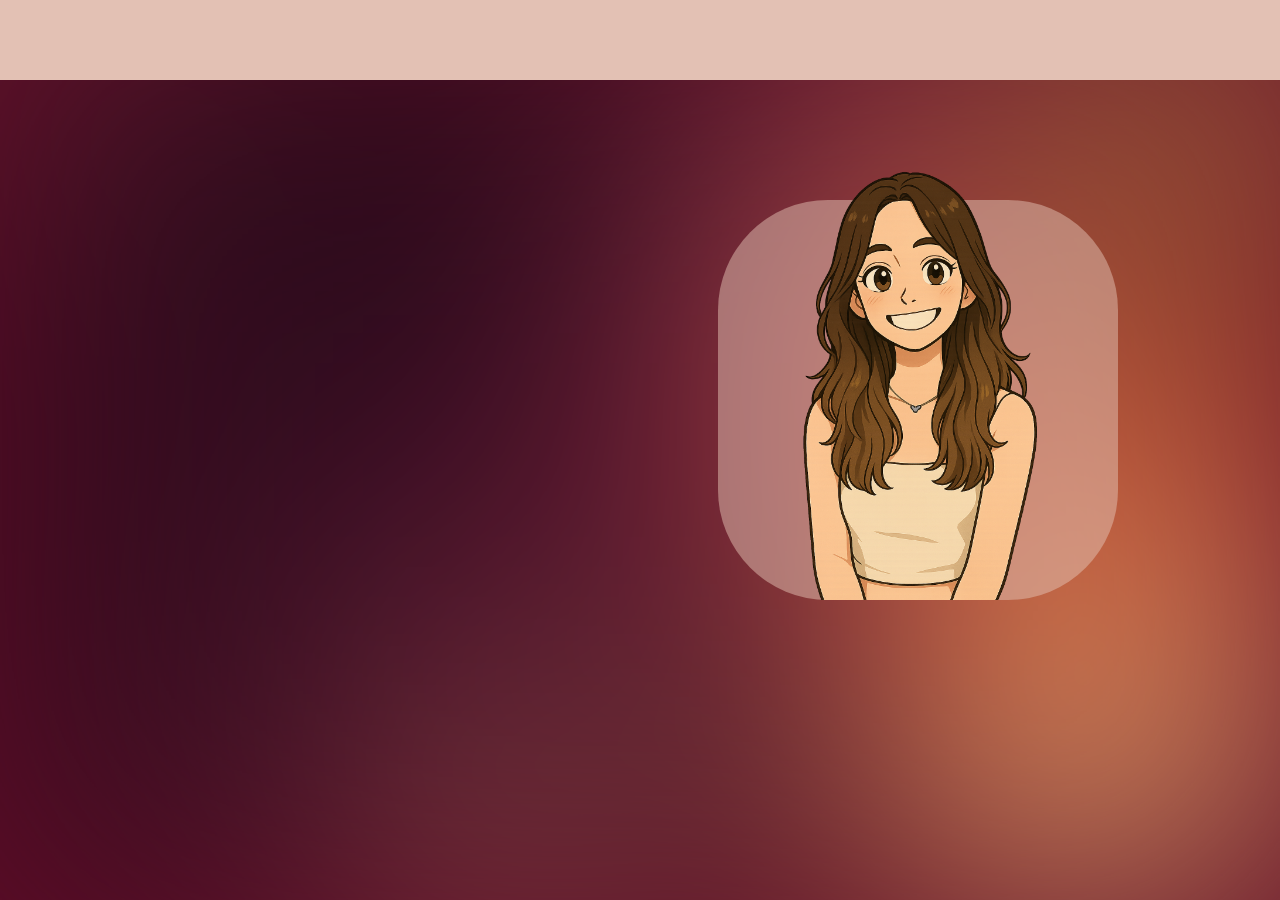
==== index.html @ 39c52593 "estrutura do site" ====
<!DOCTYPE html>
<html lang="en">
<head>
    <meta charset="UTF-8">
    <meta name="viewport" content="width=device-width, initial-scale=1.0">
    <title>Júlia Vilela Cintra Galvão</title>
    <link rel="stylesheet" href="src/css/style.css">
</head>
<body>
    <div class="background-image"></div>
    <header class="site-header">
        <!-- <h1>Júlia Vilela Cintra Galvão</h1> -->
    </header>

    <div class="character">
        <div class="character-box"></div>
        <img class="character-image" src="src/midia/eu-personagem.png" alt="Minha foto">
    </div>

</body>
</html>
---- src/css/style.css ----
@font-face {
    font-family: 'Platypi-ExtraBold';
    src: url('../fonts/Platypi-ExtraBold.ttf') format('truetype');
}

html, body {
    margin: 0;
    /* padding: 0; */
    box-sizing: border-box;
}

body {
    width: 100%; /* ajustado para responsividade */
    min-height: 100vh;
    background: #610C27;
    position: relative;
}

.background-image {
    position: absolute;
    width: 100%; 
    height: 100%;
    flex-shrink: 0;
    aspect-ratio: 2/3;
    opacity: 0.9;
    background: url(../midia/fundo-bullets.jpeg) lightgray 50% / cover no-repeat;
    filter: blur(150px);
    z-index: 10; 
    pointer-events: none;
}

.site-header {
    position: absolute;
    width: 100%; 
    height: 80px; 
    background: #E3C1B4; 
    z-index: 20;
    display: flex; 
    align-items: center;
    justify-content: center;
}

/* .site-header h1 {
    font-family: 'Platypi-ExtraBold';
    font-size: 20px;
    color: #610C27; 
    font-style: normal;
    font-weight: 800;
    line-height: normal;
} */

.character {
    position: relative;
    width: 100px;
    height: 100px; 
    margin: auto;
    left: 10%;
    top: 200px; 
}

.character-box {
    position: absolute;
    width: 400px;
    height: 400px;
    background: #E3C1B4; /* Cor da caixa */
    border-radius: 110px; /* Bordas arredondadas */
    opacity: 0.5; /* Transparência */
    z-index: 11; /* Fica atrás da imagem */
}

.character-image {
    position: absolute;
    width: 300px;
    top: -50px; 
    left: 50px; 
    z-index: 12; 
    object-fit: cover;
}
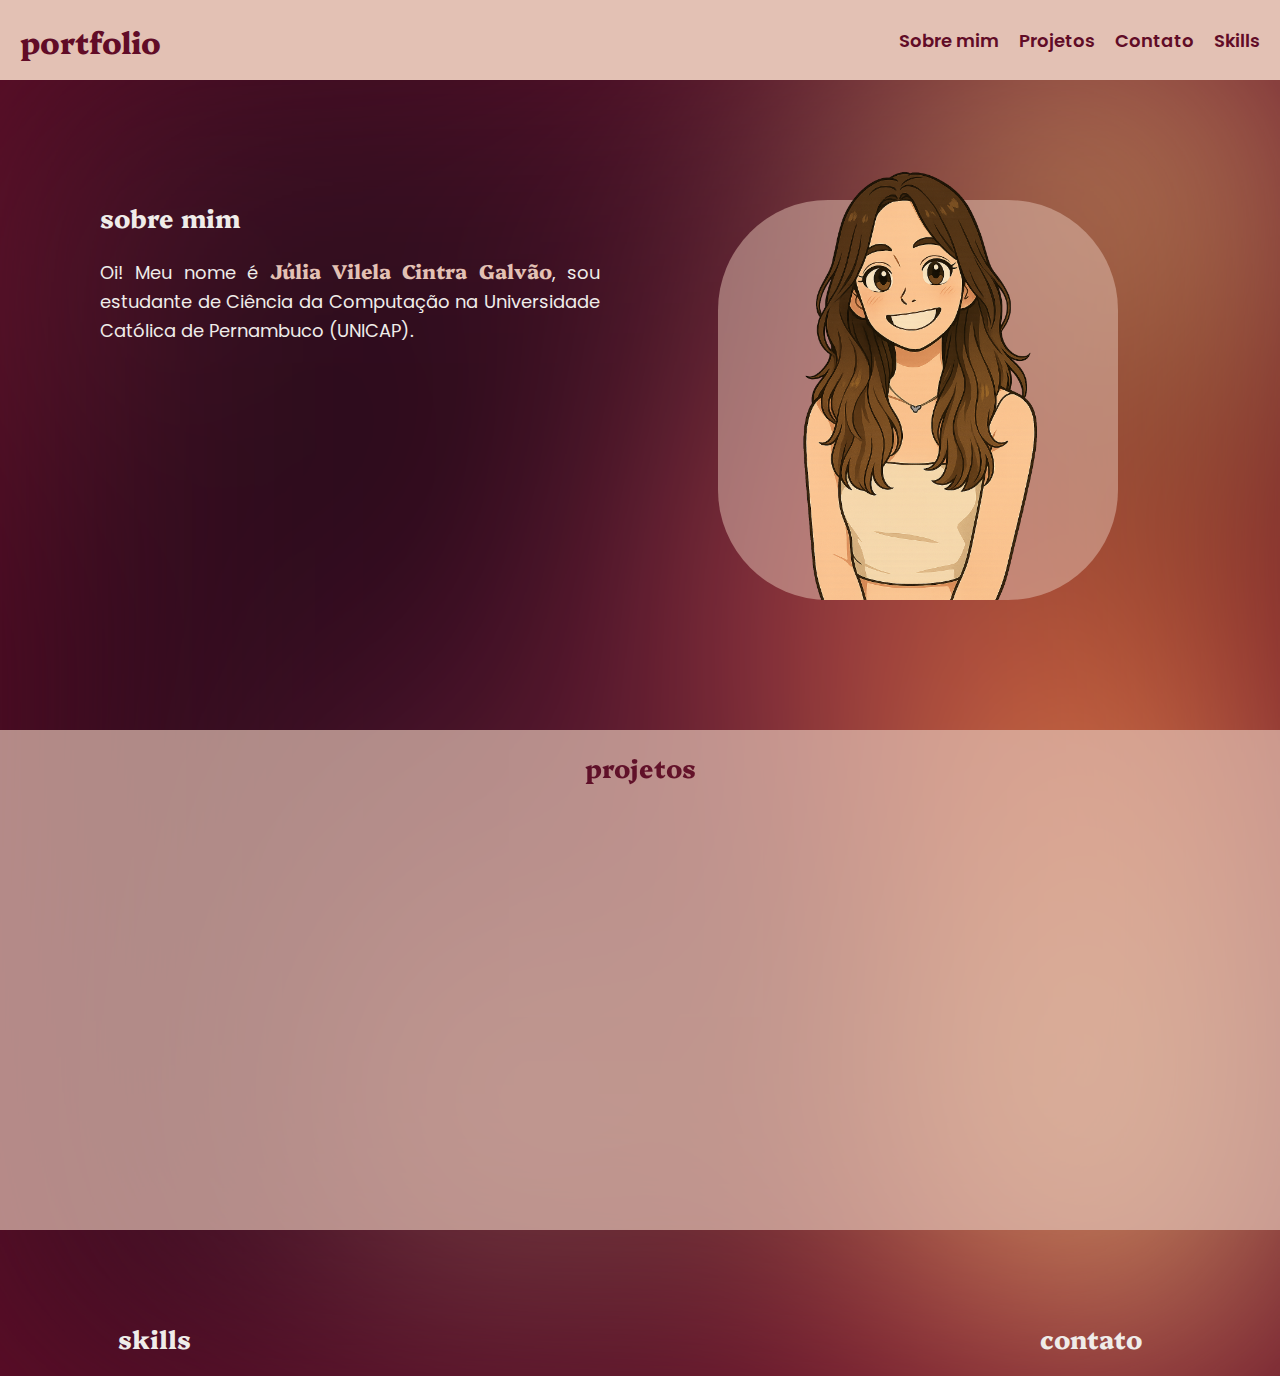
==== commit 1b593b24: "estrutura base do site pronta" ====
--- a/index.html
+++ b/index.html
@@ -9,13 +9,40 @@
 <body>
     <div class="background-image"></div>
     <header class="site-header">
-        <!-- <h1>Júlia Vilela Cintra Galvão</h1> -->
+        <h1>portfolio</h1>
+        <nav class="site-nav">
+            <ul>
+                <li><a href="#sobre">Sobre mim</a></li>
+                <li><a href="#projetos">Projetos</a></li>
+                <li><a href="#contato">Contato</a></li>
+                <li><a href="#skills">Skills</a></li>
+            </ul>
+        </nav>
     </header>
+    <div class="about-me">
+        <h2 id="sobre">sobre mim</h2>
+        <p>Oi! Meu nome é <span class="highlight-name">Júlia Vilela Cintra Galvão</span>, sou estudante de Ciência da Computação na Universidade Católica de Pernambuco (UNICAP). </p>
+    </div>
 
     <div class="character">
         <div class="character-box"></div>
         <img class="character-image" src="src/midia/eu-personagem.png" alt="Minha foto">
     </div>
 
+    <div class="container">
+        <h2 id="projetos">projetos</h2>
+    </div>
+
+    <div class="skills-contato">
+        <div class="skills">
+            <h2 id="skills">skills</h2>
+            <p></p>
+        </div>
+    
+        <div class="contato">
+            <h2 id="contato">contato</h2>
+        </div>
+
+    </div>
 </body>
 </html>--- a/src/css/style.css
+++ b/src/css/style.css
@@ -1,6 +1,21 @@
 @font-face {
     font-family: 'Platypi-ExtraBold';
     src: url('../fonts/Platypi-ExtraBold.ttf') format('truetype');
+}
+
+@font-face {
+    font-family: 'Poppins-Regular';
+    src: url('../fonts/Poppins-Regular.ttf') format('truetype');
+}
+
+@font-face {
+    font-family: 'Poppins-Bold';
+    src: url('../fonts/Poppins-Bold.ttf') format('truetype');
+}
+
+@font-face {
+    font-family: 'Poppins-SemiBold';
+    src: url('../fonts/Poppins-SemiBold.ttf') format('truetype');
 }
 
 html, body {
@@ -30,24 +45,50 @@
 }
 
 .site-header {
-    position: absolute;
+    position: fixed;
     width: 100%; 
     height: 80px; 
     background: #E3C1B4; 
     z-index: 20;
     display: flex; 
-    align-items: center;
-    justify-content: center;
-}
-
-/* .site-header h1 {
-    font-family: 'Platypi-ExtraBold';
-    font-size: 20px;
+}
+
+.site-header h1 {
+    font-family: 'Platypi-ExtraBold';
+    font-size: 30px;
     color: #610C27; 
     font-style: normal;
     font-weight: 800;
     line-height: normal;
-} */
+    margin-left: 20px;
+}
+
+.site-header nav {
+    display: flex; 
+    align-items: center; 
+    margin-left: auto; 
+    margin-right: 20px; 
+}
+
+.site-header nav ul {
+    font-size: 18px;
+    display: flex; 
+    list-style: none;  
+    align-items: center; 
+    gap: 20px;
+    color: #610C27;
+}
+
+.site-header nav ul li a {
+    color: #610C27; 
+    text-decoration: none; 
+    font-family: 'Poppins-SemiBold'; 
+    font-size: 18px; 
+}
+
+.site-header nav ul li a:hover {
+    text-decoration: underline;
+}
 
 .character {
     position: relative;
@@ -62,10 +103,10 @@
     position: absolute;
     width: 400px;
     height: 400px;
-    background: #E3C1B4; /* Cor da caixa */
-    border-radius: 110px; /* Bordas arredondadas */
-    opacity: 0.5; /* Transparência */
-    z-index: 11; /* Fica atrás da imagem */
+    background: #E3C1B4; 
+    border-radius: 110px; 
+    opacity: 0.5; 
+    z-index: 10; 
 }
 
 .character-image {
@@ -73,6 +114,90 @@
     width: 300px;
     top: -50px; 
     left: 50px; 
-    z-index: 12; 
+    z-index: 10; 
     object-fit: cover;
+}
+
+.about-me {
+    display: flex;
+    flex-direction: column;
+    align-items: flex-start;
+    margin: 50px 100px;
+    position: absolute;
+    z-index: 10;
+}
+
+.about-me h2 {
+    font-family: 'Platypi-ExtraBold';
+    font-size: 25px;
+    color: #EFECE9;
+    margin-top: 150px;
+    margin-bottom: 20px;
+}
+
+.highlight-name {
+    font-family: 'Platypi-ExtraBold';
+    font-size: 20px; 
+    color: #E3C1B4; 
+}
+
+.about-me p {
+    font-family: 'Poppins-Regular';
+    font-size: 18px; 
+    color: #EFECE9;
+    line-height: 1.6;
+    margin: 0;
+    max-width: 500px; 
+    text-align: justify; 
+}
+
+.container {
+    position: absolute;
+    z-index: 10;
+    width: 100%;
+    height: 500px;
+    background: #E3C1B4; 
+    margin-top: 630px;
+    opacity: 0.7;
+}
+
+.container h2 {
+    font-family: 'Platypi-ExtraBold';
+    font-size: 25px; 
+    color: #610C27; 
+    margin-top: 20px;
+    text-align: center;
+}
+
+.skills-contato {
+    display: flex;
+    justify-content: center;
+    align-items: flex-start;
+    margin-top: 1200px;
+    width: 100%;
+    position: relative;
+    z-index: 10;
+}
+
+.skills {
+    margin-left: 100px;
+    width: 40%;
+}
+
+.skills h2 {
+    font-family: 'Platypi-ExtraBold';
+    font-size: 25px; 
+    color: #EFECE9; 
+}
+
+.contato {
+    margin-right: 120px;
+    width: 40%;
+    text-align: right;
+}
+
+.contato h2 {
+    font-family: 'Platypi-ExtraBold';
+    font-size: 25px; 
+    color: #EFECE9; 
 }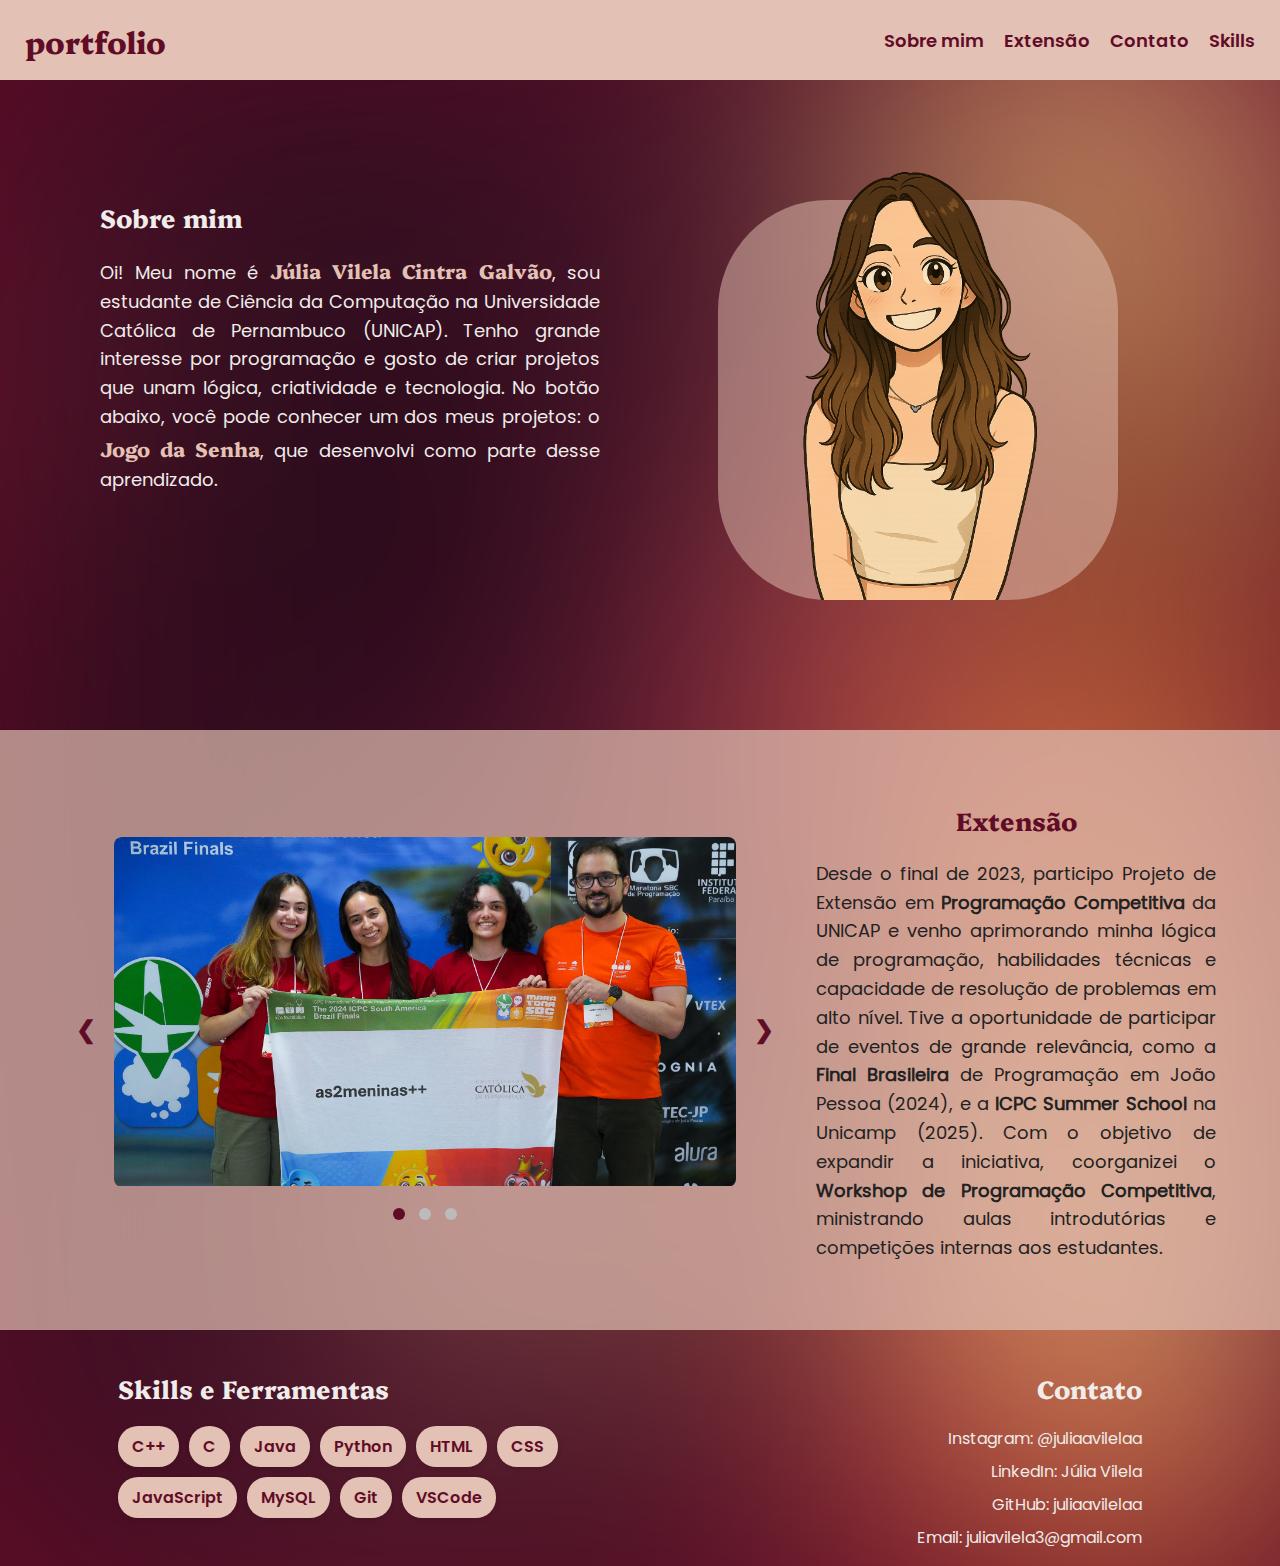
==== commit 3ffa9916: "pagina finalizada" ====
--- a/index.html
+++ b/index.html
@@ -1,48 +1,146 @@
 <!DOCTYPE html>
 <html lang="en">
-<head>
-    <meta charset="UTF-8">
-    <meta name="viewport" content="width=device-width, initial-scale=1.0">
+  <head>
+    <meta charset="UTF-8" />
+    <meta name="viewport" content="width=device-width, initial-scale=1.0" />
     <title>Júlia Vilela Cintra Galvão</title>
-    <link rel="stylesheet" href="src/css/style.css">
-</head>
-<body>
+    <link rel="stylesheet" href="src/css/style.css" />
+    <link rel="icon" href="src/midia/favicon.ico" />
+  </head>
+  <body>
     <div class="background-image"></div>
     <header class="site-header">
-        <h1>portfolio</h1>
-        <nav class="site-nav">
-            <ul>
-                <li><a href="#sobre">Sobre mim</a></li>
-                <li><a href="#projetos">Projetos</a></li>
-                <li><a href="#contato">Contato</a></li>
-                <li><a href="#skills">Skills</a></li>
-            </ul>
-        </nav>
+      <h1>portfolio</h1>
+      <nav class="site-nav">
+        <ul>
+          <li><a href="#sobre">Sobre mim</a></li>
+          <li><a href="#extensao">Extensão</a></li>
+          <li><a href="#contato">Contato</a></li>
+          <li><a href="#skills">Skills</a></li>
+        </ul>
+      </nav>
     </header>
     <div class="about-me">
-        <h2 id="sobre">sobre mim</h2>
-        <p>Oi! Meu nome é <span class="highlight-name">Júlia Vilela Cintra Galvão</span>, sou estudante de Ciência da Computação na Universidade Católica de Pernambuco (UNICAP). </p>
+      <h2 id="sobre">Sobre mim</h2>
+      <p>
+        Oi! Meu nome é
+        <span class="highlight-name">Júlia Vilela Cintra Galvão</span>, sou
+        estudante de Ciência da Computação na Universidade Católica de
+        Pernambuco (UNICAP). Tenho grande interesse por programação e gosto de
+        criar projetos que unam lógica, criatividade e tecnologia. No botão
+        abaixo, você pode conhecer um dos meus projetos: o
+        <span class="highlight-name">Jogo da Senha</span>, que desenvolvi como
+        parte desse aprendizado.
+      </p>
     </div>
 
     <div class="character">
-        <div class="character-box"></div>
-        <img class="character-image" src="src/midia/eu-personagem.png" alt="Minha foto">
+      <div class="character-box"></div>
+      <img
+        class="character-image"
+        src="src/midia/eu-personagem.png"
+        alt="Minha foto"
+      />
     </div>
 
     <div class="container">
-        <h2 id="projetos">projetos</h2>
+      <div class="projetos-wrapper">
+        <div class="slideshow-container">
+          <div class="mySlides">
+            <!-- <div class="numbertext">1 / 3</div> -->
+            <img
+              class="carrossel"
+              src="src/midia/foto-final-brasileira-cortada.jpeg"
+              alt="Final Brasileira SBC 2024"
+            />
+          </div>
+
+          <div class="mySlides">
+            <!-- <div class="numbertext">2 / 3</div> -->
+            <img
+              class="carrossel"
+              src="src/midia/foto-summer-school.jpeg"
+              alt="Summer School 2025"
+            />
+          </div>
+
+          <div class="mySlides">
+            <!-- <div class="numbertext">3 / 3</div> -->
+            <img
+              class="carrossel"
+              src="src/midia/foto-workshop-programacao.jpeg"
+              alt="Workshop de Programação Competitiva"
+            />
+          </div>
+
+          <a class="prev" onclick="plusSlides(-1)">&#10094;</a>
+          <a class="next" onclick="plusSlides(1)">&#10095;</a>
+          <div class="dots-wrapper">
+            <span class="dot" onclick="currentSlide(1)"></span>
+            <span class="dot" onclick="currentSlide(2)"></span>
+            <span class="dot" onclick="currentSlide(3)"></span>
+          </div>
+        </div>
+
+        <div class="projetos-texto">
+          <h2 id="extensao">Extensão</h2>
+          <p>
+            Desde o final de 2023, participo Projeto de Extensão em
+            <strong>Programação Competitiva</strong> da UNICAP e venho
+            aprimorando minha lógica de programação, habilidades técnicas e
+            capacidade de resolução de problemas em alto nível. Tive a
+            oportunidade de participar de eventos de grande relevância, como a
+            <strong>Final Brasileira</strong> de Programação em João Pessoa
+            (2024), e a <strong>ICPC Summer School</strong> na Unicamp (2025).
+            Com o objetivo de expandir a iniciativa, coorganizei o
+            <strong>Workshop de Programação Competitiva</strong>, ministrando
+            aulas introdutórias e competições internas aos estudantes.
+          </p>
+        </div>
+      </div>
     </div>
 
     <div class="skills-contato">
-        <div class="skills">
-            <h2 id="skills">skills</h2>
-            <p></p>
-        </div>
-    
-        <div class="contato">
-            <h2 id="contato">contato</h2>
-        </div>
+      <div class="skills">
+        <h2 id="skills">Skills e Ferramentas</h2>
+        <ul class="skills-list">
+          <li>C++</li>
+          <li>C</li>
+          <li>Java</li>
+          <li>Python</li>
+          <li>HTML</li>
+          <li>CSS</li>
+          <li>JavaScript</li>
+          <li>MySQL</li>
+          <li>Git</li>
+          <li>VSCode</li>
+        </ul>
+      </div>
 
+      <div class="contato">
+        <h2 id="contato">Contato</h2>
+        <ul>
+          <li>
+            <a href="https://www.instagram.com/juliaavilelaa" target="_blank"
+              >Instagram: @juliaavilelaa</a
+            >
+          </li>
+          <li>
+            <a
+              href="https://www.linkedin.com/in/júlia-vilela-a5b235266/"
+              target="_blank"
+              >LinkedIn: Júlia Vilela</a
+            >
+          </li>
+          <li>
+            <a href="https://github.com/juliaavilelaa" target="_blank"
+              >GitHub: juliaavilelaa</a
+            >
+          </li>
+          <li>Email: juliavilela3@gmail.com</li>
+        </ul>
+      </div>
     </div>
-</body>
-</html>+    <script src="src/js/scripts.js" defer></script>
+  </body>
+</html>
--- a/src/css/style.css
+++ b/src/css/style.css
@@ -1,203 +1,360 @@
 @font-face {
-    font-family: 'Platypi-ExtraBold';
-    src: url('../fonts/Platypi-ExtraBold.ttf') format('truetype');
+  font-family: "Platypi-ExtraBold";
+  src: url("../fonts/Platypi-ExtraBold.ttf") format("truetype");
 }
 
 @font-face {
-    font-family: 'Poppins-Regular';
-    src: url('../fonts/Poppins-Regular.ttf') format('truetype');
+  font-family: "Poppins-Regular";
+  src: url("../fonts/Poppins-Regular.ttf") format("truetype");
 }
 
 @font-face {
-    font-family: 'Poppins-Bold';
-    src: url('../fonts/Poppins-Bold.ttf') format('truetype');
+  font-family: "Poppins-Bold";
+  src: url("../fonts/Poppins-Bold.ttf") format("truetype");
 }
 
 @font-face {
-    font-family: 'Poppins-SemiBold';
-    src: url('../fonts/Poppins-SemiBold.ttf') format('truetype');
-}
-
-html, body {
-    margin: 0;
-    /* padding: 0; */
-    box-sizing: border-box;
-}
-
+  font-family: "Poppins-SemiBold";
+  src: url("../fonts/Poppins-SemiBold.ttf") format("truetype");
+}
+
+html,
 body {
-    width: 100%; /* ajustado para responsividade */
-    min-height: 100vh;
-    background: #610C27;
-    position: relative;
+  margin: 0;
+  /* padding: 0; */
+  box-sizing: border-box;
+  scroll-behavior: smooth;
+}
+
+#sobre,
+#projetos,
+#skills,
+#contato {
+  scroll-margin-top: 300px;
+}
+
+body {
+  width: 100%;
+  min-height: 100vh;
+  background: #610c27;
+  position: relative;
 }
 
 .background-image {
-    position: absolute;
-    width: 100%; 
-    height: 100%;
-    flex-shrink: 0;
-    aspect-ratio: 2/3;
-    opacity: 0.9;
-    background: url(../midia/fundo-bullets.jpeg) lightgray 50% / cover no-repeat;
-    filter: blur(150px);
-    z-index: 10; 
-    pointer-events: none;
+  position: absolute;
+  width: 100%;
+  height: 100%;
+  flex-shrink: 0;
+  aspect-ratio: 2/3;
+  opacity: 0.9;
+  background: url(../midia/fundo-bullets.jpeg) lightgray 50% / cover no-repeat;
+  filter: blur(150px);
+  z-index: 10;
+  pointer-events: none;
 }
 
 .site-header {
-    position: fixed;
-    width: 100%; 
-    height: 80px; 
-    background: #E3C1B4; 
-    z-index: 20;
-    display: flex; 
+  position: fixed;
+  width: 100%;
+  height: 80px;
+  background: #e3c1b4;
+  z-index: 60;
+  display: flex;
 }
 
 .site-header h1 {
-    font-family: 'Platypi-ExtraBold';
-    font-size: 30px;
-    color: #610C27; 
-    font-style: normal;
-    font-weight: 800;
-    line-height: normal;
-    margin-left: 20px;
+  font-family: "Platypi-ExtraBold";
+  font-size: 30px;
+  color: #610c27;
+  margin-left: 25px;
 }
 
 .site-header nav {
-    display: flex; 
-    align-items: center; 
-    margin-left: auto; 
-    margin-right: 20px; 
+  display: flex;
+  align-items: center;
+  margin-left: auto;
+  margin-right: 25px;
 }
 
 .site-header nav ul {
-    font-size: 18px;
-    display: flex; 
-    list-style: none;  
-    align-items: center; 
-    gap: 20px;
-    color: #610C27;
+  font-size: 18px;
+  display: flex;
+  list-style: none;
+  align-items: center;
+  gap: 20px;
+  color: #610c27;
 }
 
 .site-header nav ul li a {
-    color: #610C27; 
-    text-decoration: none; 
-    font-family: 'Poppins-SemiBold'; 
-    font-size: 18px; 
+  color: #610c27;
+  text-decoration: none;
+  font-family: "Poppins-SemiBold";
+  font-size: 18px;
 }
 
 .site-header nav ul li a:hover {
-    text-decoration: underline;
+  text-decoration: underline;
 }
 
 .character {
-    position: relative;
-    width: 100px;
-    height: 100px; 
-    margin: auto;
-    left: 10%;
-    top: 200px; 
+  position: relative;
+  width: 100px;
+  height: 100px;
+  margin: auto;
+  left: 10%;
+  top: 200px;
 }
 
 .character-box {
-    position: absolute;
-    width: 400px;
-    height: 400px;
-    background: #E3C1B4; 
-    border-radius: 110px; 
-    opacity: 0.5; 
-    z-index: 10; 
+  position: absolute;
+  width: 400px;
+  height: 400px;
+  background: #e3c1b4;
+  border-radius: 110px;
+  opacity: 0.5;
+  z-index: 10;
 }
 
 .character-image {
-    position: absolute;
-    width: 300px;
-    top: -50px; 
-    left: 50px; 
-    z-index: 10; 
-    object-fit: cover;
+  position: absolute;
+  width: 300px;
+  top: -50px;
+  left: 50px;
+  z-index: 10;
+  object-fit: cover;
 }
 
 .about-me {
-    display: flex;
-    flex-direction: column;
-    align-items: flex-start;
-    margin: 50px 100px;
-    position: absolute;
-    z-index: 10;
+  display: flex;
+  flex-direction: column;
+  align-items: flex-start;
+  margin: 50px 100px;
+  position: absolute;
+  z-index: 10;
 }
 
 .about-me h2 {
-    font-family: 'Platypi-ExtraBold';
-    font-size: 25px;
-    color: #EFECE9;
-    margin-top: 150px;
-    margin-bottom: 20px;
+  font-family: "Platypi-ExtraBold";
+  font-size: 25px;
+  color: #efece9;
+  margin-top: 150px;
+  margin-bottom: 20px;
 }
 
 .highlight-name {
-    font-family: 'Platypi-ExtraBold';
-    font-size: 20px; 
-    color: #E3C1B4; 
+  font-family: "Platypi-ExtraBold";
+  font-size: 20px;
+  color: #e3c1b4;
 }
 
 .about-me p {
-    font-family: 'Poppins-Regular';
-    font-size: 18px; 
-    color: #EFECE9;
-    line-height: 1.6;
-    margin: 0;
-    max-width: 500px; 
-    text-align: justify; 
-}
-
+  font-family: "Poppins-Regular";
+  font-size: 18px;
+  color: #efece9;
+  line-height: 1.6;
+  margin: 0;
+  max-width: 500px;
+  text-align: justify;
+}
+
+/* Projetos */
 .container {
-    position: absolute;
-    z-index: 10;
-    width: 100%;
-    height: 500px;
-    background: #E3C1B4; 
-    margin-top: 630px;
-    opacity: 0.7;
-}
-
-.container h2 {
-    font-family: 'Platypi-ExtraBold';
-    font-size: 25px; 
-    color: #610C27; 
-    margin-top: 20px;
-    text-align: center;
+  position: absolute;
+  z-index: 20;
+  width: 100%;
+  height: 600px;
+  background-color: rgba(227, 193, 180, 0.7);
+  margin-top: 630px;
+  display: flex;
+  flex-direction: column;
+  align-items: center;
+  justify-content: center;
+  padding: 20px 0;
+  box-sizing: border-box;
+}
+
+.projetos-wrapper {
+  display: flex;
+  flex-direction: row;
+  align-items: center;
+  justify-content: center;
+  gap: 30px;
+  width: 90%;
+  max-width: 1200px;
+  margin: auto;
+}
+
+.projetos-texto {
+  max-width: 400px;
+  font-family: "Poppins-Regular";
+  font-size: 18px;
+  color: #222222;
+  text-align: justify;
+  line-height: 1.6;
+}
+
+.projetos-texto h2 {
+  font-family: "Platypi-ExtraBold";
+  font-size: 25px;
+  color: #610c27;
+  text-align: center;
+  margin-bottom: 20px;
+}
+
+.slideshow-container {
+  position: relative;
+  width: 80%;
+  max-width: 800px;
+  margin: auto;
+  overflow: hidden;
+}
+
+.mySlides {
+  display: none;
+  text-align: center;
+  height: 100%;
+}
+
+.mySlides .numbertext {
+  color: #333;
+  font-size: 16px;
+  padding: 10px 20px;
+  font-family: "Poppins-Regular";
+}
+
+.carrossel {
+  max-height: 350px;
+  width: auto;
+  max-width: 100%;
+  border-radius: 8px;
+  object-fit: contain;
+}
+
+/* Botões de navegação */
+.prev,
+.next {
+  cursor: pointer;
+  position: absolute;
+  top: 50%;
+  transform: translateY(-50%);
+  padding: 12px;
+  font-weight: bold;
+  font-size: 24px;
+  border-radius: 10%;
+  color: #610c27;
+  transition: background-color 0.3s;
+  z-index: 40;
+}
+
+.prev {
+  left: 0;
+}
+
+.next {
+  right: 0;
+}
+
+.prev:hover,
+.next:hover {
+  background-color: #e3c1b4;
+}
+
+.dots-wrapper {
+  text-align: center;
+  margin-top: 15px;
+}
+
+.dot {
+  cursor: pointer;
+  height: 12px;
+  width: 12px;
+  margin: 0 5px;
+  background-color: #bbb;
+  border-radius: 50%;
+  display: inline-block;
+  transition: background-color 0.3s;
+}
+
+.active,
+.dot:hover {
+  background-color: #610c27;
 }
 
 .skills-contato {
-    display: flex;
-    justify-content: center;
-    align-items: flex-start;
-    margin-top: 1200px;
-    width: 100%;
-    position: relative;
-    z-index: 10;
+  display: flex;
+  justify-content: center;
+  align-items: flex-start;
+  margin-top: 1250px;
+  width: 100%;
+  position: relative;
+  z-index: 10;
 }
 
 .skills {
-    margin-left: 100px;
-    width: 40%;
+  margin-left: 100px;
+  width: 40%;
 }
 
 .skills h2 {
-    font-family: 'Platypi-ExtraBold';
-    font-size: 25px; 
-    color: #EFECE9; 
+  font-family: "Platypi-ExtraBold";
+  font-size: 25px;
+  color: #efece9;
+}
+
+.skills-list {
+  list-style: none;
+  padding: 0;
+  display: flex;
+  flex-wrap: wrap;
+  gap: 10px;
+}
+
+.skills-list li {
+  background-color: #e3c1b4;
+  color: #610c27;
+  font-family: "Poppins-SemiBold";
+  font-size: 16px;
+  padding: 8px 14px;
+  border-radius: 20px;
+  box-shadow: 0 2px 5px rgba(0, 0, 0, 0.1);
+  transition: transform 0.2s ease;
+}
+
+.skills-list li:hover {
+  transform: scale(1.05);
+  background-color: #f0d6c9;
 }
 
 .contato {
-    margin-right: 120px;
-    width: 40%;
-    text-align: right;
+  margin-right: 120px;
+  width: 40%;
+  text-align: right;
 }
 
 .contato h2 {
-    font-family: 'Platypi-ExtraBold';
-    font-size: 25px; 
-    color: #EFECE9; 
-}+  font-family: "Platypi-ExtraBold";
+  font-size: 25px;
+  color: #efece9;
+}
+
+.contato ul {
+  list-style: none;
+  padding: 0;
+  margin-top: 10px;
+}
+
+.contato li {
+  margin-bottom: 8px;
+  font-family: "Poppins-Regular";
+  font-size: 16px;
+  color: #efece9;
+}
+
+.contato a {
+  color: #efece9;
+  text-decoration: none;
+}
+
+.contato a:hover {
+  text-decoration: underline;
+}
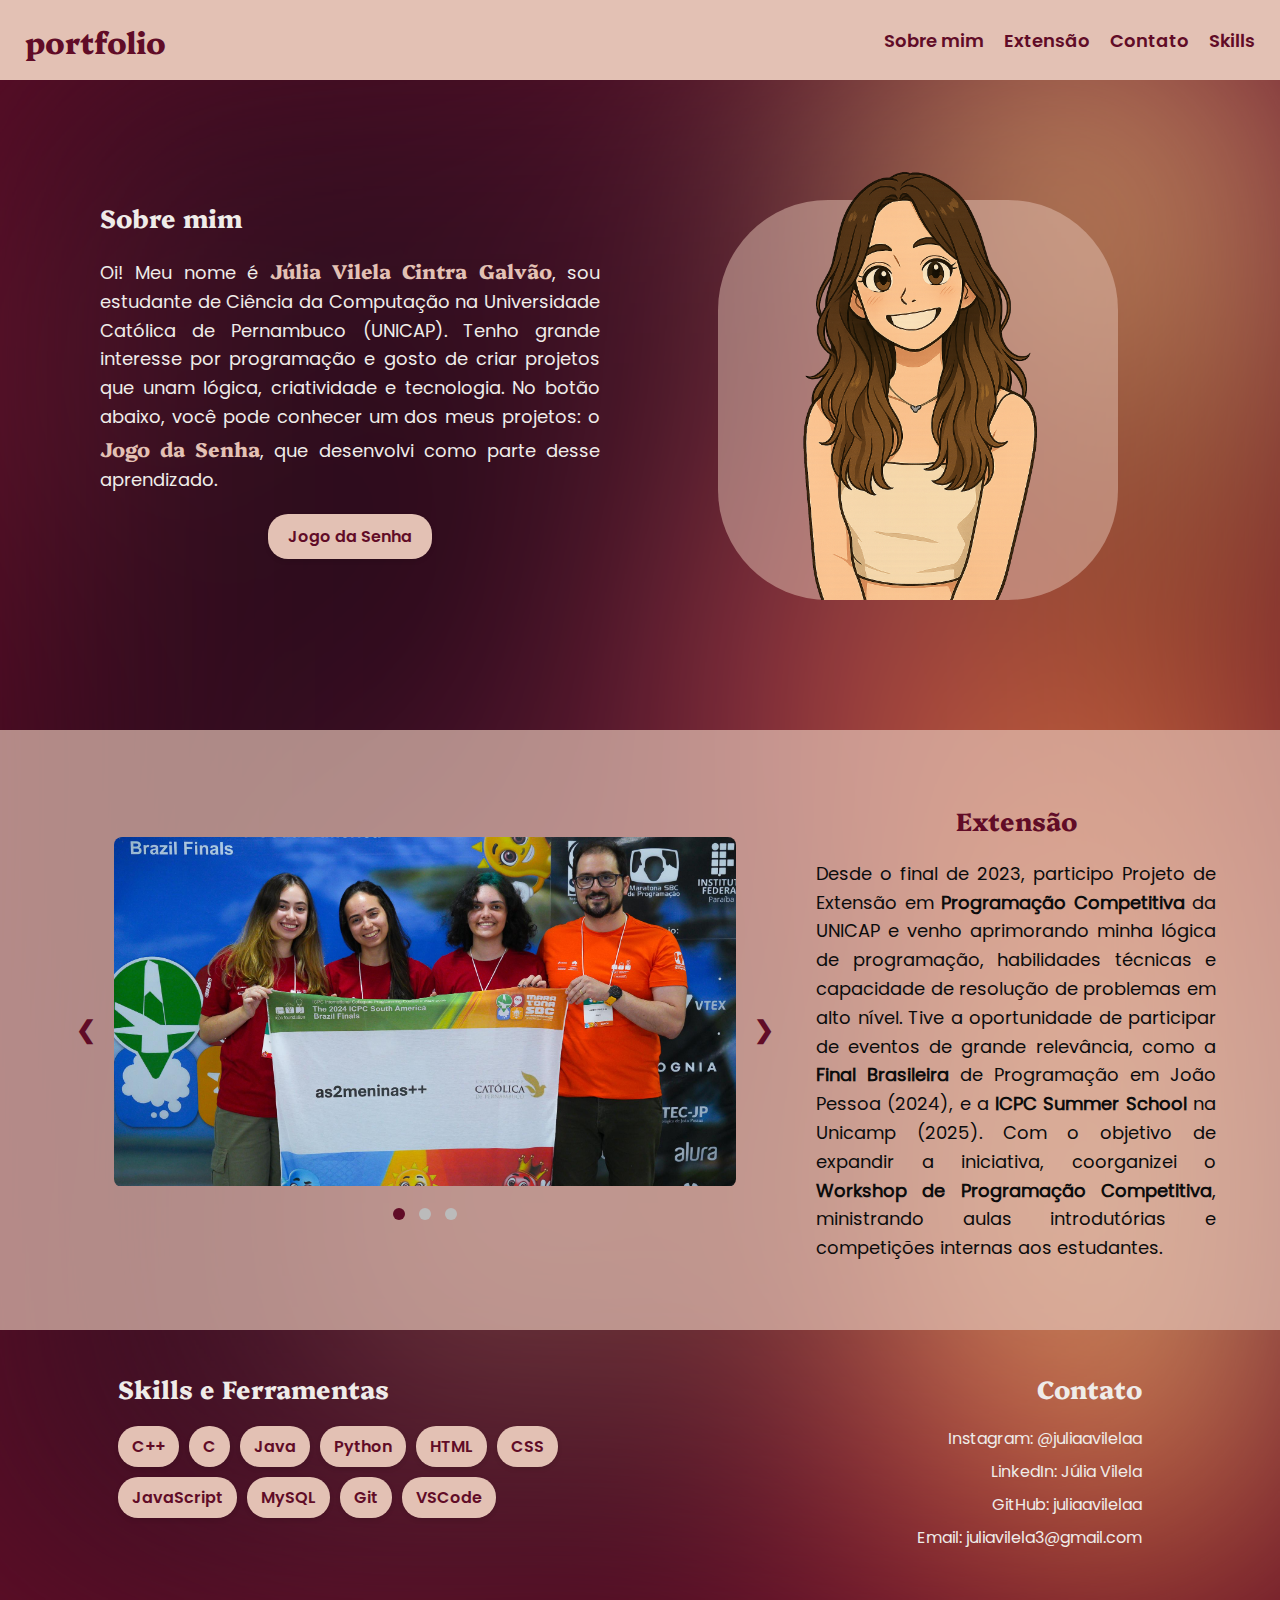
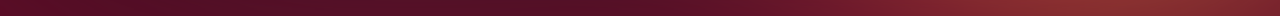
==== commit bb54e198: "jogo da senha finalizado" ====
--- a/index.html
+++ b/index.html
@@ -32,6 +32,7 @@
         <span class="highlight-name">Jogo da Senha</span>, que desenvolvi como
         parte desse aprendizado.
       </p>
+      <a href="jogo-da-senha.html" class="botao-projeto" target="_blank">Jogo da Senha</a>
     </div>
 
     <div class="character">
--- a/src/css/style.css
+++ b/src/css/style.css
@@ -26,11 +26,8 @@
   scroll-behavior: smooth;
 }
 
-#sobre,
-#projetos,
-#skills,
-#contato {
-  scroll-margin-top: 300px;
+html {
+  scroll-padding-top: 160px;
 }
 
 body {
@@ -133,6 +130,10 @@
   z-index: 10;
 }
 
+.about-me .botao-projeto {
+  align-self: center;
+} 
+
 .about-me h2 {
   font-family: "Platypi-ExtraBold";
   font-size: 25px;
@@ -155,6 +156,26 @@
   margin: 0;
   max-width: 500px;
   text-align: justify;
+}
+
+.botao-projeto {
+  display: inline-block;
+  margin-top: 20px;
+  background-color: #e3c1b4;
+  color: #610c27;
+  font-family: "Poppins-SemiBold";
+  font-size: 16px;
+  padding: 10px 20px;
+  border-radius: 20px;
+  text-decoration: none;
+  text-align: center;
+  box-shadow: 0 2px 5px rgba(0, 0, 0, 0.1);
+  transition: transform 0.2s ease, background-color 0.3s ease;
+}
+
+.botao-projeto:hover {
+  background-color: #f0d6c9;
+  transform: scale(1.05);
 }
 
 /* Projetos */
@@ -188,7 +209,7 @@
   max-width: 400px;
   font-family: "Poppins-Regular";
   font-size: 18px;
-  color: #222222;
+  color: #0c0c0c;
   text-align: justify;
   line-height: 1.6;
 }
@@ -285,6 +306,7 @@
   justify-content: center;
   align-items: flex-start;
   margin-top: 1250px;
+  margin-bottom: 50px;
   width: 100%;
   position: relative;
   z-index: 10;
